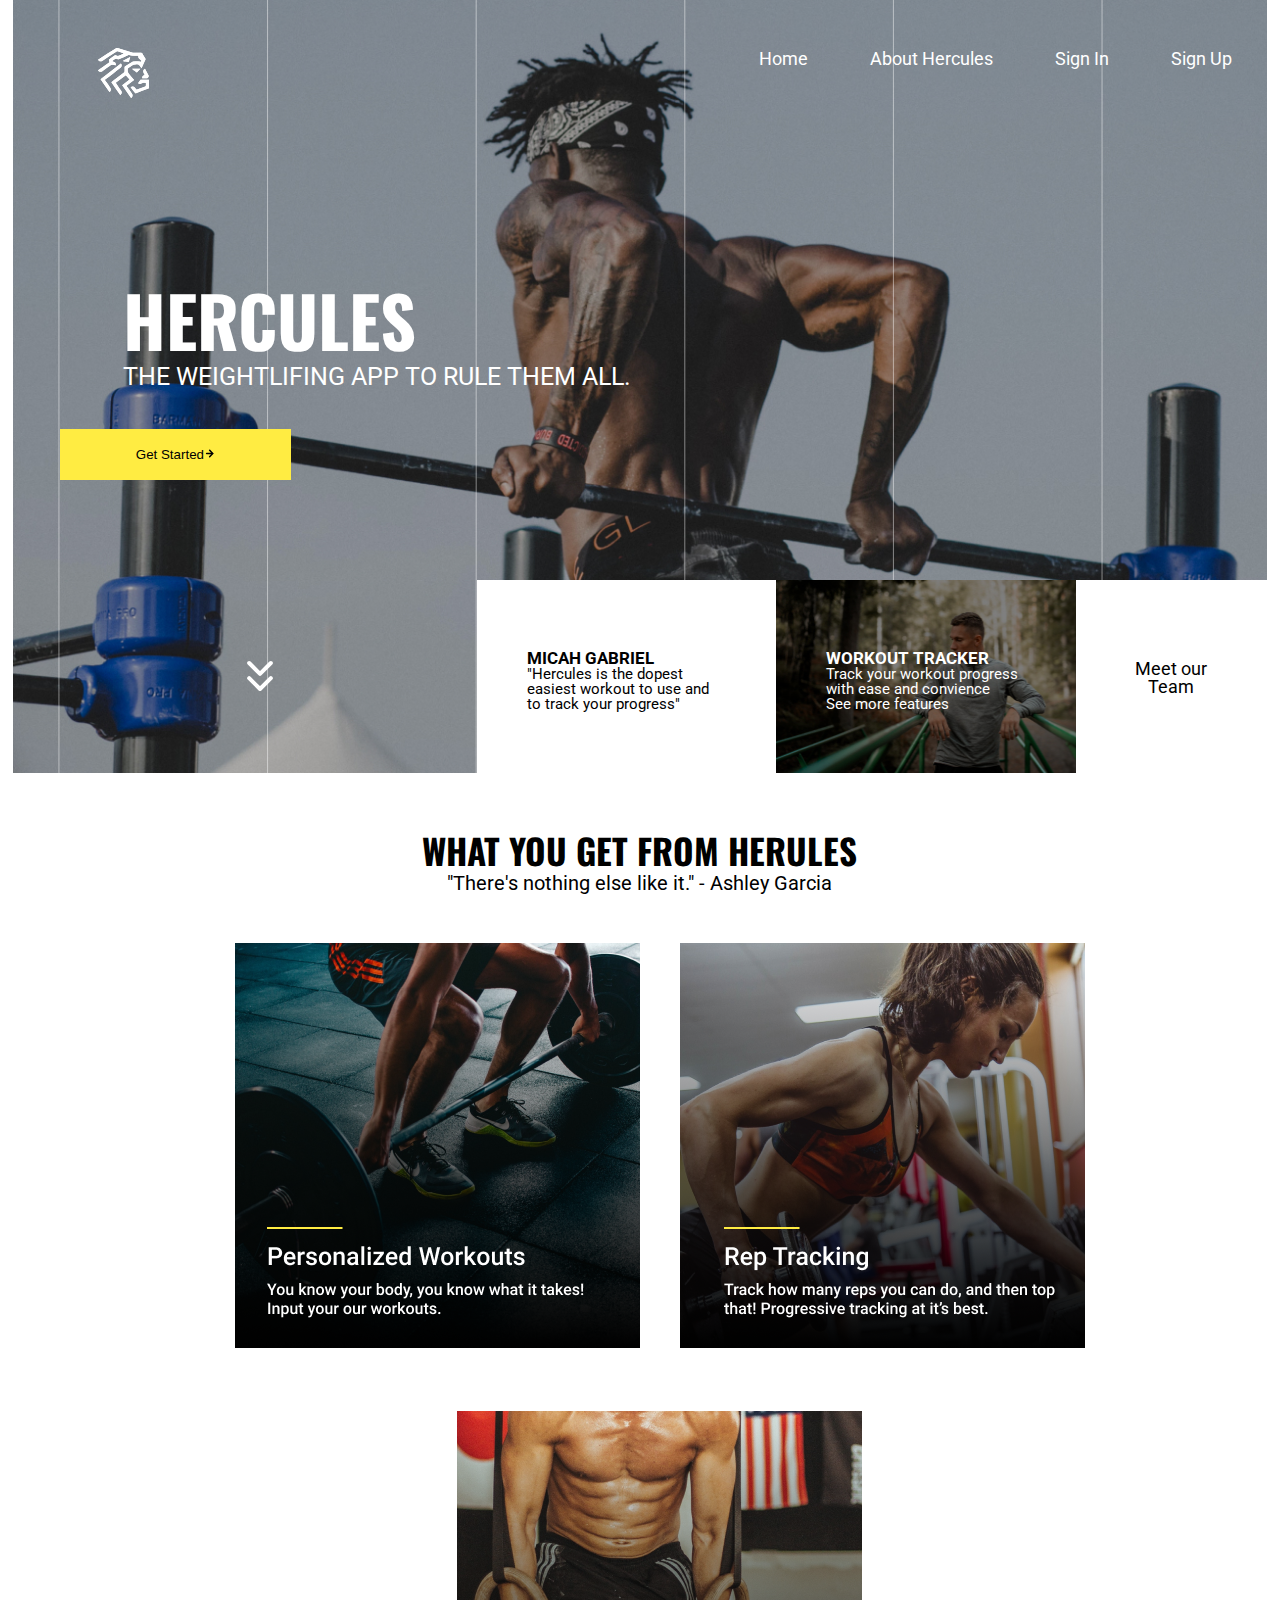
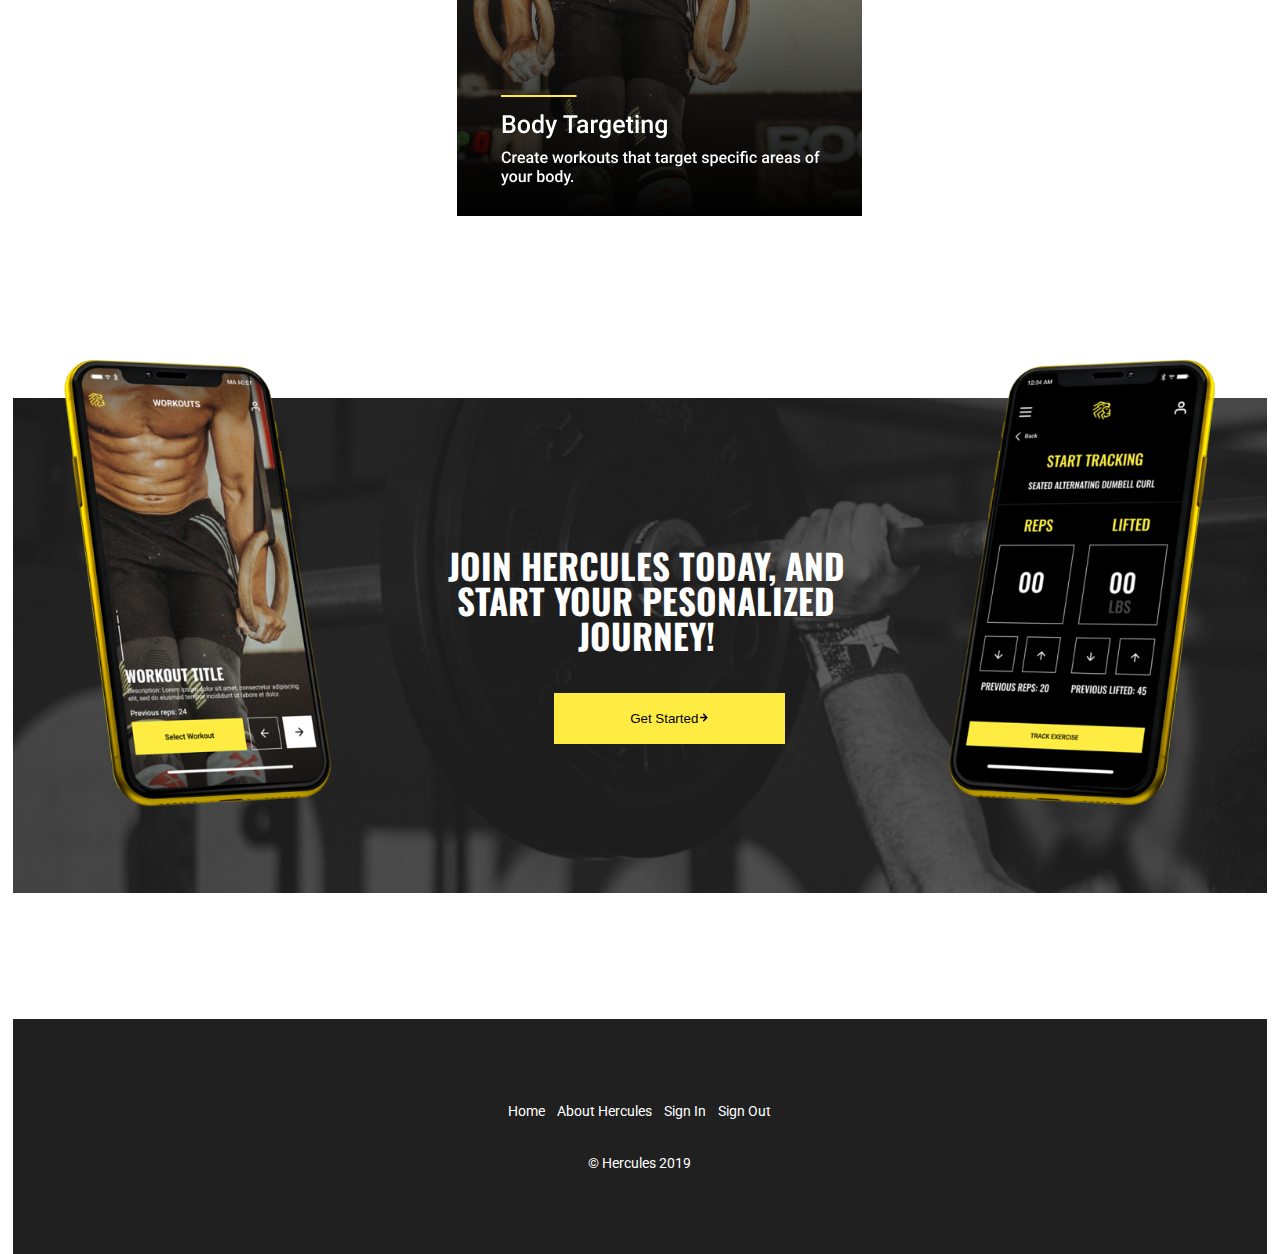
==== index.html @ 4b8e0437 "trying to fix image rendering in html" ====
<!DOCTYPE html>
<html lang="en">
<head>
    <meta charset="UTF-8">
    <meta name="viewport" content="width=device-width, initial-scale=1.0">
    <meta http-equiv="X-UA-Compatible" content="ie=edge">
    <title>Hercules</title>
    <link rel="stylesheet" href="./CSS/index.css">
    <link href="https://fonts.googleapis.com/css?family=Oswald:400,500,600,700&display=swap" rel="stylesheet">
    <link href="https://fonts.googleapis.com/css?family=Roboto&display=swap" rel="stylesheet">
    <script src="./components/javascript/nav.js" async></script>
</head>
<body>
    <div class="container">
        <header class="index-header">
            <div class="nav-container">
                <div class="menu">
                    <div class="menu-bar"></div>
                    <div class="menu-bar"></div>
                    <div class="menu-bar"></div>
                </div>
                <img class="hercules-logo" src="./components/images/hercules-logo.svg"></img>
                <img class="hercules-gold-logo" src="./components/images/hercules_logo_gold.svg"></img>
                <nav>
                    <a href="#">Home</a>
                    <a href="about.html">About Hercules</a>
                    <a href="#">Sign In</a>
                    <a href="#">Sign Up</a>
                </nav>
            </div>
            <div class="intro-tagline">
                <h1>HERCULES</h1>
                <h3>THE WEIGHTLIFING APP TO RULE THEM ALL.</h3>
                <button class="btn">Get Started<img src="./components/images/arrow-right.svg"></button>
            </div>
            <div class="info-boxes">
                <div class="chevron-img">
                    <img  src="./components/images/chevrons-down.svg">
                </div>
                <div class="small-quote">
                    <h4>MICAH GABRIEL</h4>
                    <p>"Hercules is the dopest easiest workout to use and to track your progress"</p>
                </div>
                <div class="workout-tracking">
                    <h4>WORKOUT TRACKER</h4>
                    <p>Track your workout progress with ease and convience</p>
                    <p>See more features</p>
                </div>
                <div class="meet-us">
                    <a href="about.html">Meet our Team</a>
                </div>
            </div>
        </header>
        <section class="middle-section">
            <div class="big-quote">
                <h2>WHAT YOU GET FROM HERULES</h2>
                <p>"There's nothing else like it." - Ashley Garcia</p>
            </div>
            <div class="middle-images">
                <img src="./components/images/Feature-1.png">
                <img src="./components/images/Feature-2.png">
                <img src="./components/images/Feature-3.png">
            </div>
        </section>
        <section class="bottom-section">
            <img class="left-phone" src="./components/images/left-phone.png">
            <div class="call-to-action">
                <h2>JOIN HERCULES TODAY, AND START YOUR PESONALIZED JOURNEY!</h2>
                <button class="btn">Get Started<img src="./components/images/arrow-right.svg"></button>
            </div>
            <img class="right-phone" src="./components/images/right-phone.png">
        </section>
        <footer>
            <div class="footer-nav">
                <a href="index.html">Home</a>
                <a href="about.html">About Hercules</a>
                <a href="#">Sign In</a>
                <a href="#">Sign Out</a>
            </div>
            <h5>© Hercules 2019</h5>
        </footer>
    </div>
    
</body>
</html>
---- CSS/index.css ----
.button-style {
  background: #FFEC42;
  padding: 18px 76px;
  margin-top: 40px;
  margin-left: 47px;
  border: none;
}
@media (max-width: 500px) {
  .button-style {
    width: 50vw;
  }
}
.about-button-style {
  background: #3D3D3D;
  color: white;
  border: none;
  padding: 10px;
  margin: 10px;
  width: 200px;
}
@media (max-width: 500px) {
  .hiddenMobile {
    display: none;
  }
}
/* http://meyerweb.com/eric/tools/css/reset/ 
   v2.0 | 20110126
   License: none (public domain)
*/
html,
body,
div,
span,
applet,
object,
iframe,
h1,
h2,
h3,
h4,
h5,
h6,
p,
blockquote,
pre,
a,
abbr,
acronym,
address,
big,
cite,
code,
del,
dfn,
em,
img,
ins,
kbd,
q,
s,
samp,
small,
strike,
strong,
sub,
sup,
tt,
var,
b,
u,
i,
center,
dl,
dt,
dd,
ol,
ul,
li,
fieldset,
form,
label,
legend,
table,
caption,
tbody,
tfoot,
thead,
tr,
th,
td,
article,
aside,
canvas,
details,
embed,
figure,
figcaption,
footer,
header,
hgroup,
menu,
nav,
output,
ruby,
section,
summary,
time,
mark,
audio,
video {
  margin: 0;
  padding: 0;
  border: 0;
  font-size: 100%;
  font: inherit;
  vertical-align: baseline;
}
/* HTML5 display-role reset for older browsers */
article,
aside,
details,
figcaption,
figure,
footer,
header,
hgroup,
menu,
nav,
section {
  display: block;
}
body {
  line-height: 1;
}
ol,
ul {
  list-style: none;
}
blockquote,
q {
  quotes: none;
}
blockquote:before,
blockquote:after,
q:before,
q:after {
  content: '';
  content: none;
}
table {
  border-collapse: collapse;
  border-spacing: 0;
}
html {
  font-size: 62.5%;
  font-family: 'Roboto', sans-serif;
}
body {
  box-sizing: border-box;
  min-width: 300px;
  margin: 0 auto;
  padding: 0;
  overflow: auto;
  max-height: 100%;
  max-width: 98vw;
}
.container {
  width: 100%;
  overflow-x: hidden;
}
.about-container {
  background: #202020;
}
h1,
h3,
h5,
a {
  color: white;
}
h1 {
  font-size: 7rem;
  font-family: 'Oswald', sans-serif;
}
h2 {
  font-size: 3.5rem;
  font-family: 'Oswald', sans-serif;
  font-weight: bolder;
}
h4 {
  font-size: 1.7rem;
  font-weight: bold;
}
a {
  text-decoration: none;
  font-size: 1.8rem;
}
p {
  font-size: 1.5rem;
}
.index-header {
  max-width: 98vw;
  background-image: url(../components/images/Borders.svg), url(../components/images/hero-image.jpg);
  background-position-x: 45px, 
        0;
  background-repeat: no-repeat;
  background-size: cover;
}
@media (max-width: 500px) {
  .index-header {
    background-image: url(../components/images/hero-image.jpg);
    background-position-x: -419px;
  }
}
.index-header .nav-container {
  display: flex;
  justify-content: space-between;
}
.index-header .nav-container .menu {
  display: none;
  margin: 2%;
}
@media (max-width: 500px) {
  .index-header .nav-container .menu {
    display: flex;
    flex-direction: column;
    margin: 5px, 0 0 5px;
  }
}
.index-header .nav-container .menu .menu-bar {
  width: 30px;
  height: 5px;
  background-color: white;
  margin: 4px 0;
}
.index-header .nav-container .hercules-logo {
  margin: 48px 0 0 85px;
}
@media (max-width: 500px) {
  .index-header .nav-container .hercules-logo {
    display: none;
  }
}
.index-header .nav-container .hercules-gold-logo {
  display: none;
}
@media (max-width: 500px) {
  .index-header .nav-container .hercules-gold-logo {
    display: inline;
    margin: 2% 0 0 75%;
  }
}
.index-header .nav-container nav {
  margin-top: 50px;
}
.index-header .nav-container nav a {
  text-decoration: none;
  padding-right: 60px;
}
@media (max-width: 500px) {
  .index-header .nav-container nav a {
    display: none;
  }
}
.index-header .nav-container nav a:last-of-type {
  padding-right: 35px;
}
.index-header .intro-tagline {
  margin-bottom: 100px;
}
@media (max-width: 500px) {
  .index-header .intro-tagline {
    text-align: center;
    margin-left: 15vw;
    width: 70vw;
  }
}
.index-header .intro-tagline h1 {
  margin-left: 110px;
  margin-top: 186px;
  margin-bottom: 10px;
  font-weight: 900;
}
@media (max-width: 500px) {
  .index-header .intro-tagline h1 {
    margin-left: 0;
  }
}
.index-header .intro-tagline h3 {
  margin-left: 110px;
  font-size: 2.5rem;
  font-weight: normal;
}
@media (max-width: 500px) {
  .index-header .intro-tagline h3 {
    font-size: 2rem;
    margin-left: 0;
  }
}
.index-header .intro-tagline .btn {
  background: #FFEC42;
  padding: 18px 76px;
  margin-top: 40px;
  margin-left: 47px;
  border: none;
}
@media (max-width: 500px) {
  .index-header .intro-tagline .btn {
    width: 50vw;
  }
}
.index-header .intro-tagline .btn img {
  background-position-y: 2px;
  padding-top: 1px;
}
@media (max-width: 500px) {
  .index-header .intro-tagline .btn {
    margin-left: 0;
  }
}
.index-header .info-boxes {
  height: 193px;
  display: flex;
}
.index-header .info-boxes .chevron-img {
  padding: 70px 50px 50px 50px;
  width: 40%;
  text-align: center;
  margin-left: 2.5%;
}
@media (max-width: 500px) {
  .index-header .info-boxes .chevron-img {
    margin-left: 20%;
  }
}
.index-header .info-boxes .small-quote {
  background: white;
  padding: 70px 50px 50px 50px;
  width: 24%;
}
@media (max-width: 500px) {
  .index-header .info-boxes .small-quote {
    display: none;
  }
}
.index-header .info-boxes .workout-tracking {
  background-image: url(../components/images/sub-hero-image.jpg);
  padding: 70px 50px 50px 50px;
  width: 24%;
  color: white;
}
@media (max-width: 500px) {
  .index-header .info-boxes .workout-tracking {
    display: none;
  }
}
.index-header .info-boxes .meet-us {
  text-align: center;
  padding: 80px 50px 40px 50px;
  background: white;
  width: 11%;
}
@media (max-width: 500px) {
  .index-header .info-boxes .meet-us {
    display: none;
  }
}
.index-header .info-boxes .meet-us a {
  color: black;
}
.about-nav {
  display: flex;
  justify-content: space-between;
}
.about-nav .menu {
  display: none;
  margin: 2%;
}
@media (max-width: 500px) {
  .about-nav .menu {
    display: flex;
    flex-direction: column;
    margin: 5px, 0 0 5px;
  }
}
.about-nav .menu .menu-bar {
  width: 30px;
  height: 5px;
  background-color: white;
  margin: 4px 0;
}
.about-nav .hercules-logo {
  margin: 48px 0 0 85px;
}
@media (max-width: 500px) {
  .about-nav .hercules-logo {
    display: none;
  }
}
.about-nav .hercules-gold-logo {
  display: none;
}
@media (max-width: 500px) {
  .about-nav .hercules-gold-logo {
    display: inline;
    margin: 2% 0 0 75%;
  }
}
.about-nav nav {
  margin-top: 50px;
}
.about-nav nav a {
  text-decoration: none;
  padding-right: 60px;
}
@media (max-width: 500px) {
  .about-nav nav a {
    display: none;
  }
}
.about-nav nav a:last-of-type {
  padding-right: 35px;
}
.about-blurb {
  margin-top: 5%;
  margin-bottom: 3%;
  line-height: 35px;
  text-align: center;
  color: white;
}
.team-members {
  width: 60%;
  display: flex;
  flex-wrap: wrap;
  justify-content: space-around;
  align-items: center;
  margin: 2% auto;
}
@media (max-width: 800px) {
  .team-members {
    width: 80vw;
    justify-content: center;
  }
}
@media (max-width: 800px) {
  .team-members {
    width: 98vw;
  }
}
.team-members .team-member {
  padding-bottom: 2%;
}
@media (max-width: 800px) {
  .team-members .team-member {
    padding: 2%;
  }
}
@media (max-width: 500px) {
  .team-members .team-member img {
    width: 40vw;
  }
}
.button-bar {
  display: flex;
  justify-content: center;
}
@media (max-width: 800px) {
  .button-bar {
    flex-wrap: wrap;
  }
}
.button-bar .about-btn {
  background: #3D3D3D;
  color: white;
  border: none;
  padding: 10px;
  margin: 10px;
  width: 200px;
}
.middle-section {
  margin: 60px 0 55px 0;
}
.middle-section .big-quote {
  text-align: center;
}
.middle-section .big-quote p {
  margin-top: 5px;
  font-size: 2rem;
}
.middle-section .middle-images {
  display: flex;
  justify-content: center;
  flex-wrap: wrap;
  margin-top: 50px;
}
.middle-section .middle-images img {
  padding-left: 40px;
  margin-bottom: 5%;
}
@media (max-width: 500px) {
  .middle-section .middle-images img {
    margin-right: 6%;
  }
}
.bottom-section {
  margin-top: 120px;
  margin-bottom: 50px;
  display: flex;
  background: url('/components/images/Rectangle-Image.jpg');
  background-repeat: no-repeat;
  height: 55vh;
  background-size: cover;
}
@media (max-width: 500px) {
  .bottom-section {
    width: 98vw;
    height: 1200px;
    margin-bottom: 200px;
  }
}
.bottom-section .left-phone {
  position: absolute;
  z-index: 1;
  margin-top: -7%;
  width: 35vw;
  height: auto;
}
@media (max-width: 500px) {
  .bottom-section .left-phone {
    left: 1vw;
    width: 95vw;
    margin-top: -120px;
  }
}
.bottom-section .call-to-action {
  display: flex;
  flex-direction: column;
  justify-content: center;
  align-items: center;
  text-align: center;
  width: 35%;
  margin-left: 33%;
}
@media (max-width: 500px) {
  .bottom-section .call-to-action {
    width: 80vw;
    margin-left: 0;
  }
}
.bottom-section .call-to-action h2 {
  color: white;
}
@media (max-width: 500px) {
  .bottom-section .call-to-action h2 {
    line-height: 30px;
    font-size: 2.3rem;
  }
}
.bottom-section .call-to-action .btn {
  background: #FFEC42;
  padding: 18px 76px;
  margin-top: 40px;
  margin-left: 47px;
  border: none;
}
@media (max-width: 500px) {
  .bottom-section .call-to-action .btn {
    width: 50vw;
  }
}
@media (max-width: 500px) {
  .bottom-section .call-to-action .btn {
    margin-right: 8%;
  }
}
.bottom-section .right-phone {
  position: absolute;
  right: 1vw;
  margin-top: -7%;
  z-index: 1;
  width: 35vw;
  height: auto;
}
@media (max-width: 500px) {
  .bottom-section .right-phone {
    right: 7vw;
    width: 95vw;
    margin-top: 800px;
  }
}
footer {
  margin-top: 10%;
  padding-top: 85px;
  text-align: center;
  background: #202020;
  height: 150px;
}
@media (max-width: 500px) {
  footer {
    padding-top: 3%;
  }
}
footer .footer-nav {
  margin-bottom: 3%;
}
@media (max-width: 500px) {
  footer .footer-nav {
    display: flex;
    flex-direction: column;
  }
}
footer .footer-nav a {
  font-size: 1.4rem;
  padding: 0 5px;
}
@media (max-width: 500px) {
  footer .footer-nav a {
    padding-bottom: 3%;
  }
}
footer h5 {
  font-size: 1.4rem;
}
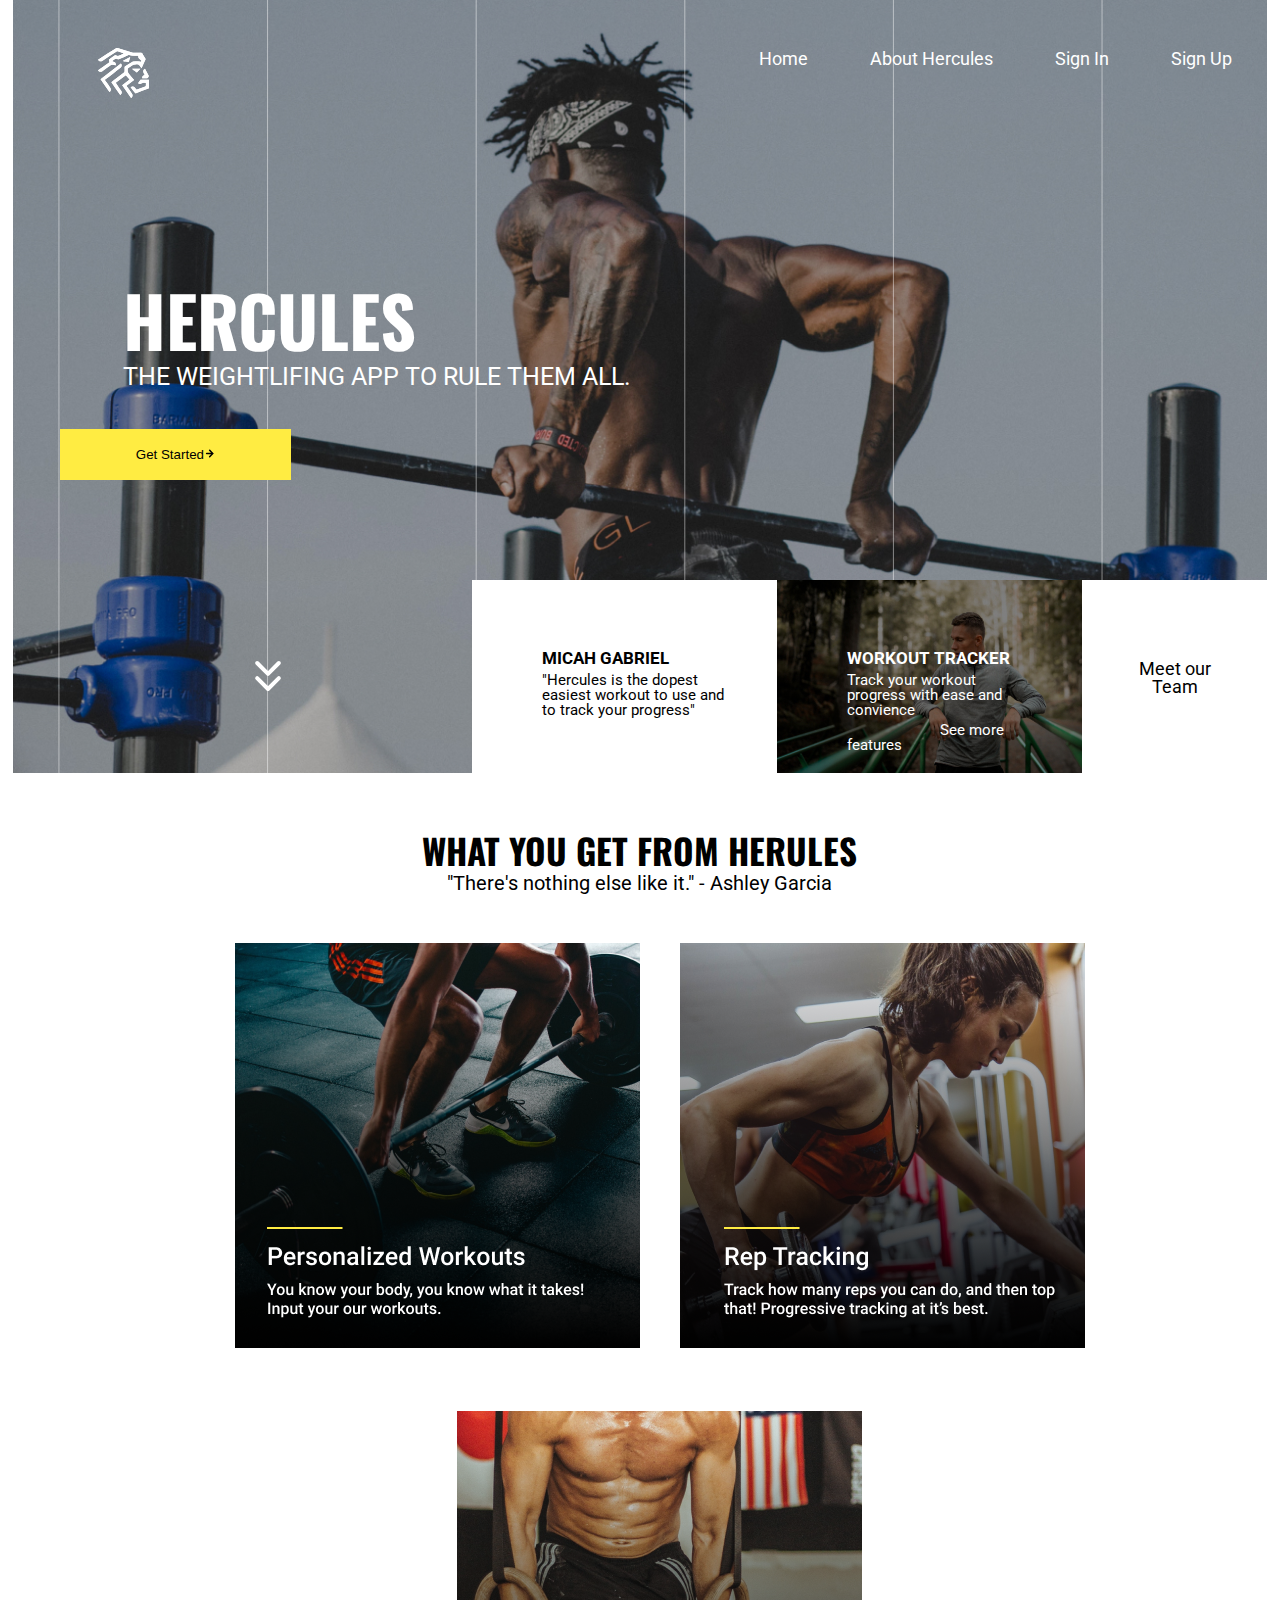
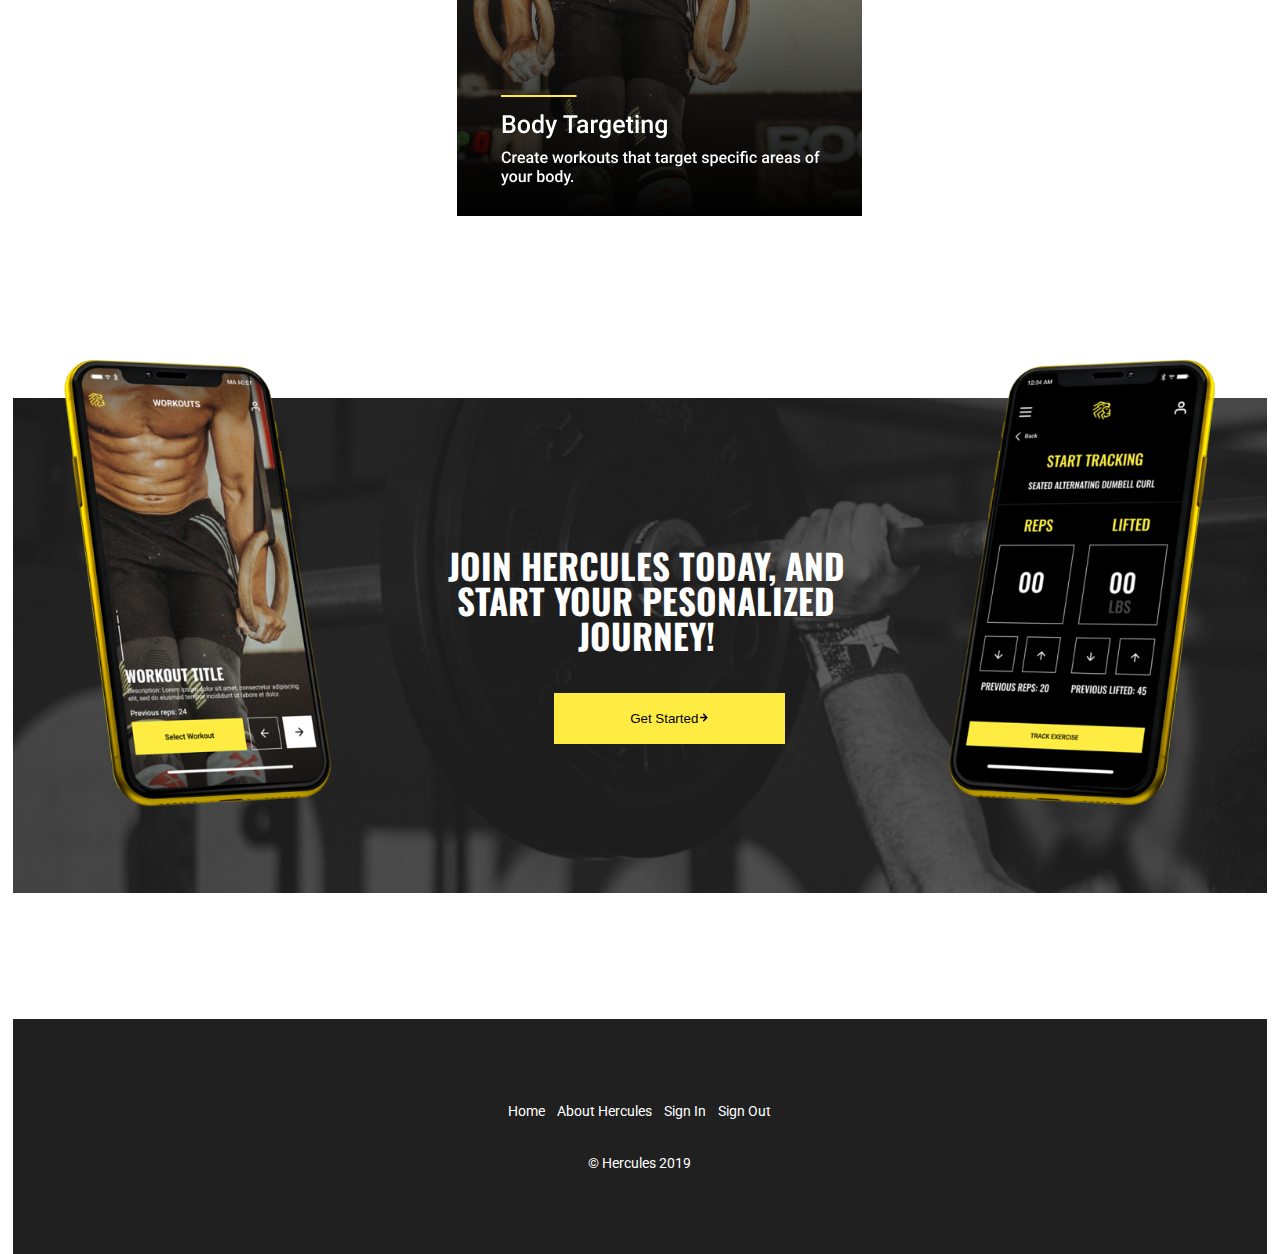
==== commit 3a8ef537: "added event listeners as interactive effects, fixed some formating on the desktop view" ====
--- a/index.html
+++ b/index.html
@@ -9,29 +9,37 @@
     <link href="https://fonts.googleapis.com/css?family=Oswald:400,500,600,700&display=swap" rel="stylesheet">
     <link href="https://fonts.googleapis.com/css?family=Roboto&display=swap" rel="stylesheet">
     <script src="./components/javascript/nav.js" async></script>
+    <script src="./components/javascript/index.js" async></script>
+    <script src="./components/javascript/menu.js" async></script>
 </head>
 <body>
     <div class="container">
         <header class="index-header">
             <div class="nav-container">
-                <div class="menu">
+                <div class="menu-icon">
                     <div class="menu-bar"></div>
                     <div class="menu-bar"></div>
                     <div class="menu-bar"></div>
                 </div>
                 <img class="hercules-logo" src="./components/images/hercules-logo.svg"></img>
                 <img class="hercules-gold-logo" src="./components/images/hercules_logo_gold.svg"></img>
+                <div class="mobile-menu hide-menu">
+                    <a href="index.html">Home</a>
+                    <a href="about.html">About Hercules</a>
+                    <a href="https://condescending-bose-8d9fc6.netlify.com/">Sign In</a>
+                    <a href="https://condescending-bose-8d9fc6.netlify.com/">Sign Up</a>
+                </div>
                 <nav>
-                    <a href="#">Home</a>
+                    <a href="index.html">Home</a>
                     <a href="about.html">About Hercules</a>
-                    <a href="#">Sign In</a>
-                    <a href="#">Sign Up</a>
+                    <a href="https://condescending-bose-8d9fc6.netlify.com/">Sign In</a>
+                    <a href="https://condescending-bose-8d9fc6.netlify.com/">Sign Up</a>
                 </nav>
             </div>
             <div class="intro-tagline">
                 <h1>HERCULES</h1>
                 <h3>THE WEIGHTLIFING APP TO RULE THEM ALL.</h3>
-                <button class="btn">Get Started<img src="./components/images/arrow-right.svg"></button>
+                <button onclick="window.location.href = 'https://condescending-bose-8d9fc6.netlify.com/';" class="btn">Get Started<img src="./components/images/arrow-right.svg"></button>
             </div>
             <div class="info-boxes">
                 <div class="chevron-img">
@@ -44,7 +52,7 @@
                 <div class="workout-tracking">
                     <h4>WORKOUT TRACKER</h4>
                     <p>Track your workout progress with ease and convience</p>
-                    <p>See more features</p>
+                    <a href="https://condescending-bose-8d9fc6.netlify.com/">See more features</a>
                 </div>
                 <div class="meet-us">
                     <a href="about.html">Meet our Team</a>
@@ -66,7 +74,7 @@
             <img class="left-phone" src="./components/images/left-phone.png">
             <div class="call-to-action">
                 <h2>JOIN HERCULES TODAY, AND START YOUR PESONALIZED JOURNEY!</h2>
-                <button class="btn">Get Started<img src="./components/images/arrow-right.svg"></button>
+                <button onclick="window.location.href = 'https://condescending-bose-8d9fc6.netlify.com/';" class="btn">Get Started<img src="./components/images/arrow-right.svg"></button>
             </div>
             <img class="right-phone" src="./components/images/right-phone.png">
         </section>
@@ -74,8 +82,8 @@
             <div class="footer-nav">
                 <a href="index.html">Home</a>
                 <a href="about.html">About Hercules</a>
-                <a href="#">Sign In</a>
-                <a href="#">Sign Out</a>
+                <a href="https://condescending-bose-8d9fc6.netlify.com/">Sign In</a>
+                <a href="https://condescending-bose-8d9fc6.netlify.com/">Sign Out</a>
             </div>
             <h5>© Hercules 2019</h5>
         </footer>
--- a/CSS/index.css
+++ b/CSS/index.css
@@ -215,21 +215,23 @@
   display: flex;
   justify-content: space-between;
 }
-.index-header .nav-container .menu {
+.index-header .nav-container .menu-icon {
   display: none;
   margin: 2%;
 }
 @media (max-width: 500px) {
-  .index-header .nav-container .menu {
+  .index-header .nav-container .menu-icon {
+    order: 0;
     display: flex;
     flex-direction: column;
     margin: 5px, 0 0 5px;
-  }
-}
-.index-header .nav-container .menu .menu-bar {
+    z-index: 1;
+  }
+}
+.index-header .nav-container .menu-icon .menu-bar {
   width: 30px;
   height: 5px;
-  background-color: white;
+  background: white;
   margin: 4px 0;
 }
 .index-header .nav-container .hercules-logo {
@@ -245,8 +247,32 @@
 }
 @media (max-width: 500px) {
   .index-header .nav-container .hercules-gold-logo {
-    display: inline;
-    margin: 2% 0 0 75%;
+    display: flex;
+    margin-right: 2%;
+    order: 2;
+    z-index: 1;
+  }
+}
+.index-header .nav-container .mobile-menu {
+  display: none;
+}
+@media (max-width: 500px) {
+  .index-header .nav-container .mobile-menu {
+    padding-top: 15px;
+    background-color: #3D3D3D;
+    border-bottom: 1px solid #FFEC42;
+    position: absolute;
+    display: flex;
+    flex-direction: column;
+    order: 1;
+  }
+}
+@media (max-width: 500px) {
+  .index-header .nav-container .mobile-menu a {
+    text-align: center;
+    font-size: 2.5rem;
+    padding-bottom: 5%;
+    color: #FFEC42;
   }
 }
 .index-header .nav-container nav {
@@ -263,6 +289,20 @@
 }
 .index-header .nav-container nav a:last-of-type {
   padding-right: 35px;
+}
+.index-header .nav-container .display-menu {
+  transition: all 0.5s ease;
+  height: 190px;
+  width: 100%;
+}
+.index-header .nav-container .hide-menu {
+  transition: all 0.3s ease;
+  height: 0;
+  width: 0;
+  overflow: hidden;
+}
+.index-header .nav-container .hide-menu a {
+  display: none;
 }
 .index-header .intro-tagline {
   margin-bottom: 100px;
@@ -322,7 +362,7 @@
   display: flex;
 }
 .index-header .info-boxes .chevron-img {
-  padding: 70px 50px 50px 50px;
+  padding: 70px 50px 0 70px;
   width: 40%;
   text-align: center;
   margin-left: 2.5%;
@@ -332,9 +372,12 @@
     margin-left: 20%;
   }
 }
+.index-header .info-boxes .chevron-img img {
+  transition: transform 0.3s ease;
+}
 .index-header .info-boxes .small-quote {
   background: white;
-  padding: 70px 50px 50px 50px;
+  padding: 70px 50px 0 70px;
   width: 24%;
 }
 @media (max-width: 500px) {
@@ -342,9 +385,12 @@
     display: none;
   }
 }
+.index-header .info-boxes .small-quote h4 {
+  margin-bottom: 3%;
+}
 .index-header .info-boxes .workout-tracking {
   background-image: url(../components/images/sub-hero-image.jpg);
-  padding: 70px 50px 50px 50px;
+  padding: 70px 50px 0 70px;
   width: 24%;
   color: white;
 }
@@ -352,6 +398,16 @@
   .index-header .info-boxes .workout-tracking {
     display: none;
   }
+}
+.index-header .info-boxes .workout-tracking h4 {
+  margin-bottom: 3%;
+}
+.index-header .info-boxes .workout-tracking p {
+  margin-bottom: 3%;
+}
+.index-header .info-boxes .workout-tracking a {
+  margin-left: 50%;
+  font-size: 1.5rem;
 }
 .index-header .info-boxes .meet-us {
   text-align: center;
@@ -371,21 +427,23 @@
   display: flex;
   justify-content: space-between;
 }
-.about-nav .menu {
+.about-nav .menu-icon {
   display: none;
   margin: 2%;
 }
 @media (max-width: 500px) {
-  .about-nav .menu {
+  .about-nav .menu-icon {
+    order: 0;
     display: flex;
     flex-direction: column;
     margin: 5px, 0 0 5px;
-  }
-}
-.about-nav .menu .menu-bar {
+    z-index: 1;
+  }
+}
+.about-nav .menu-icon .menu-bar {
   width: 30px;
   height: 5px;
-  background-color: white;
+  background: white;
   margin: 4px 0;
 }
 .about-nav .hercules-logo {
@@ -401,8 +459,37 @@
 }
 @media (max-width: 500px) {
   .about-nav .hercules-gold-logo {
-    display: inline;
-    margin: 2% 0 0 75%;
+    display: flex;
+    margin-right: 2%;
+    order: 2;
+    z-index: 1;
+  }
+}
+.about-nav .mobile-menu {
+  display: none;
+}
+@media (max-width: 500px) {
+  .about-nav .mobile-menu {
+    padding-top: 15px;
+    background-color: #3D3D3D;
+    border-bottom: 1px solid #FFEC42;
+    position: absolute;
+    display: flex;
+    flex-direction: column;
+    order: 1;
+  }
+}
+@media (max-width: 500px) {
+  .about-nav .mobile-menu a {
+    text-align: center;
+    font-size: 2.5rem;
+    padding-bottom: 5%;
+    color: #FFEC42;
+  }
+}
+@media (max-width: 500px) {
+  .about-nav .mobile-menu a a:first-child {
+    margin-top: 5px;
   }
 }
 .about-nav nav {
@@ -419,6 +506,20 @@
 }
 .about-nav nav a:last-of-type {
   padding-right: 35px;
+}
+.about-nav .display-menu {
+  transition: all 0.5s ease;
+  height: 190px;
+  width: 100%;
+}
+.about-nav .hide-menu {
+  transition: all 0.3s ease;
+  height: 0;
+  width: 0;
+  overflow: hidden;
+}
+.about-nav .hide-menu a {
+  display: none;
 }
 .about-blurb {
   margin-top: 5%;
@@ -426,6 +527,13 @@
   line-height: 35px;
   text-align: center;
   color: white;
+}
+@media (max-width: 500px) {
+  .about-blurb {
+    margin-left: 3%;
+    margin-top: 15%;
+    width: 90vw;
+  }
 }
 .team-members {
   width: 60%;
@@ -441,9 +549,9 @@
     justify-content: center;
   }
 }
-@media (max-width: 800px) {
+@media (max-width: 500px) {
   .team-members {
-    width: 98vw;
+    width: 95vw;
   }
 }
 .team-members .team-member {
@@ -457,6 +565,21 @@
 @media (max-width: 500px) {
   .team-members .team-member img {
     width: 40vw;
+  }
+}
+.team-members .team-info {
+  position: absolute;
+  display: none;
+  margin: 180px 0 0 55px;
+  color: white;
+  text-shadow: -2px 2px 2px black;
+  font-size: 2.5rem;
+  font-family: 'Oswald', sans-serif;
+}
+@media (max-width: 500px) {
+  .team-members .team-info {
+    font-size: 2rem;
+    margin: 140px 0 0 40px;
   }
 }
 .button-bar {
@@ -476,6 +599,13 @@
   margin: 10px;
   width: 200px;
 }
+.button-bar .active-btn {
+  background: #FFEC42;
+  color: black;
+}
+.button-bar .active-btn:focus {
+  outline: none;
+}
 .middle-section {
   margin: 60px 0 55px 0;
 }
@@ -495,9 +625,18 @@
 .middle-section .middle-images img {
   padding-left: 40px;
   margin-bottom: 5%;
-}
-@media (max-width: 500px) {
+  transition: transform 0.5s ease;
+}
+@media (max-width: 800px) {
   .middle-section .middle-images img {
+    width: 27%;
+    margin-bottom: 0;
+  }
+}
+@media (max-width: 500px) {
+  .middle-section .middle-images img {
+    width: 100%;
+    margin-bottom: 5%;
     margin-right: 6%;
   }
 }
@@ -505,15 +644,20 @@
   margin-top: 120px;
   margin-bottom: 50px;
   display: flex;
-  background: url('/components/images/Rectangle-Image.jpg');
+  background: url('../components/images/Rectangle-Image.jpg');
   background-repeat: no-repeat;
   height: 55vh;
   background-size: cover;
 }
+@media (max-width: 800px) {
+  .bottom-section {
+    height: 40vh;
+  }
+}
 @media (max-width: 500px) {
   .bottom-section {
     width: 98vw;
-    height: 1200px;
+    height: 1100px;
     margin-bottom: 200px;
   }
 }
@@ -523,6 +667,11 @@
   margin-top: -7%;
   width: 35vw;
   height: auto;
+}
+@media (max-width: 800px) {
+  .bottom-section .left-phone {
+    width: 45vw;
+  }
 }
 @media (max-width: 500px) {
   .bottom-section .left-phone {
@@ -543,11 +692,16 @@
 @media (max-width: 500px) {
   .bottom-section .call-to-action {
     width: 80vw;
-    margin-left: 0;
+    margin-left: 7vw;
   }
 }
 .bottom-section .call-to-action h2 {
   color: white;
+}
+@media (max-width: 800px) {
+  .bottom-section .call-to-action h2 {
+    font-size: 2.8rem;
+  }
 }
 @media (max-width: 500px) {
   .bottom-section .call-to-action h2 {
@@ -565,6 +719,11 @@
 @media (max-width: 500px) {
   .bottom-section .call-to-action .btn {
     width: 50vw;
+  }
+}
+@media (max-width: 800px) {
+  .bottom-section .call-to-action .btn {
+    margin-right: 15%;
   }
 }
 @media (max-width: 500px) {
@@ -580,11 +739,16 @@
   width: 35vw;
   height: auto;
 }
+@media (max-width: 800px) {
+  .bottom-section .right-phone {
+    width: 45vw;
+  }
+}
 @media (max-width: 500px) {
   .bottom-section .right-phone {
     right: 7vw;
     width: 95vw;
-    margin-top: 800px;
+    margin-top: 670px;
   }
 }
 footer {
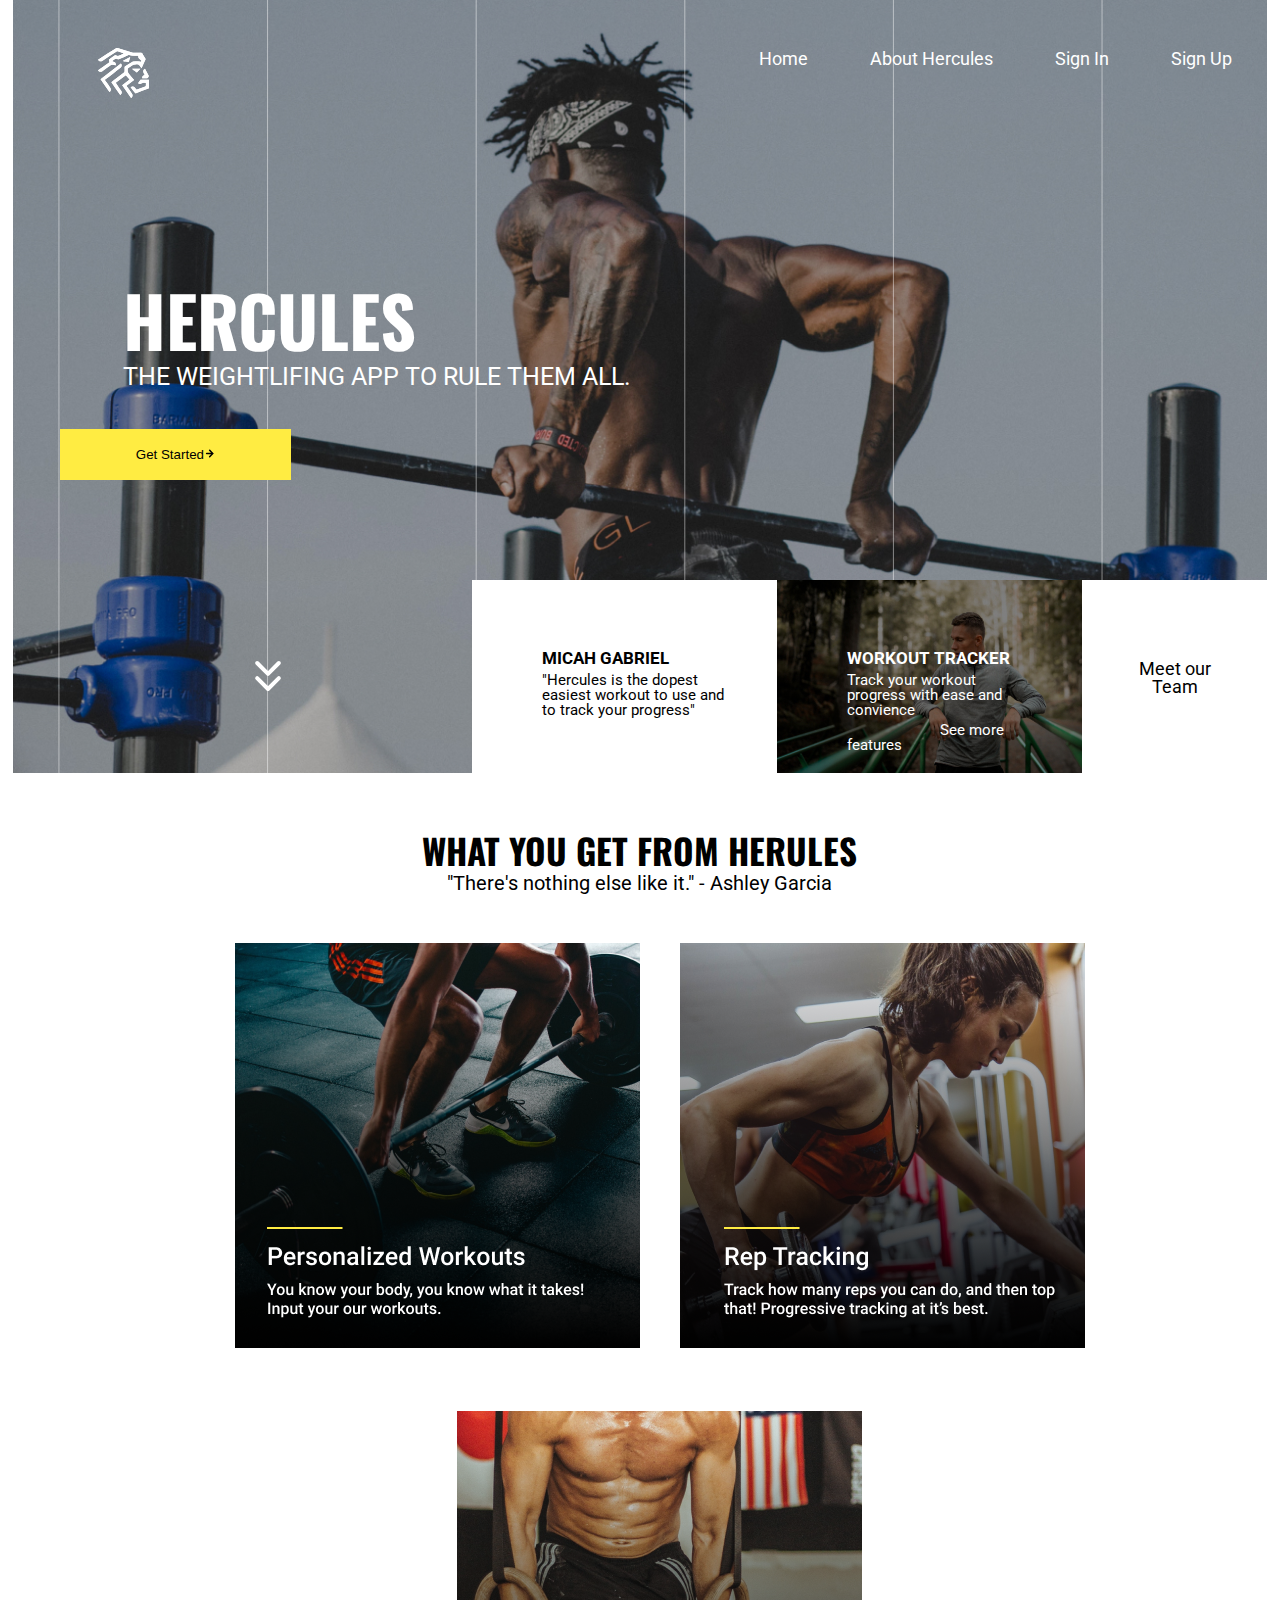
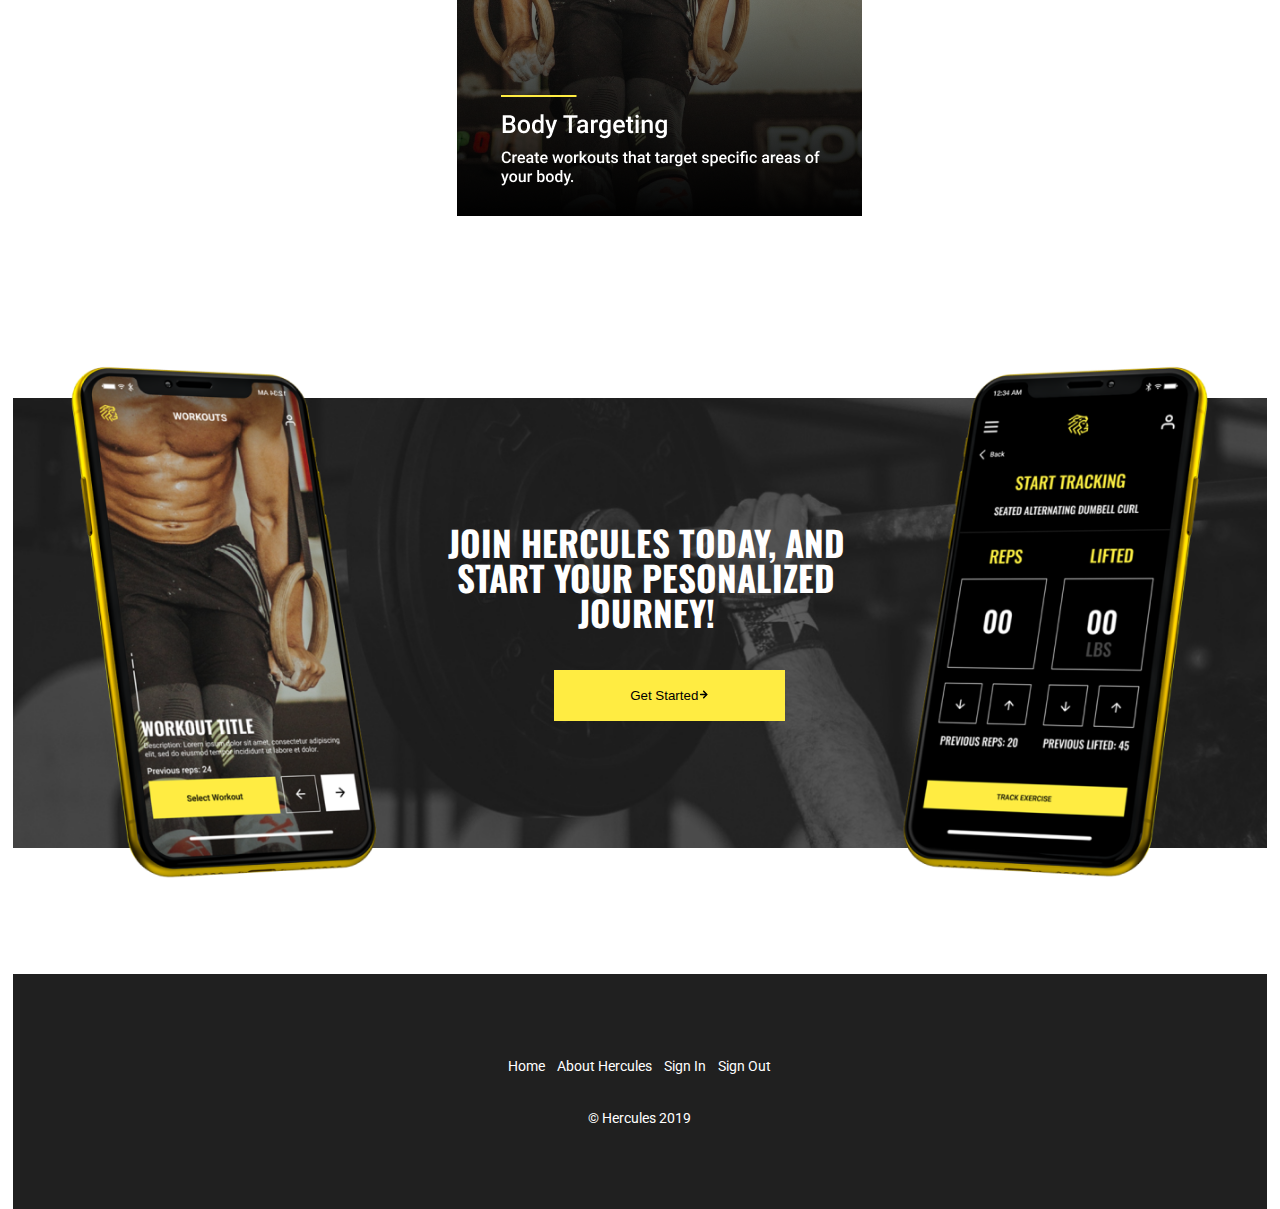
==== commit 74efb3ee: "ui tweaks and link changes" ====
--- a/index.html
+++ b/index.html
@@ -1,5 +1,6 @@
 <!DOCTYPE html>
 <html lang="en">
+
 <head>
     <meta charset="UTF-8">
     <meta name="viewport" content="width=device-width, initial-scale=1.0">
@@ -12,6 +13,7 @@
     <script src="./components/javascript/index.js" async></script>
     <script src="./components/javascript/menu.js" async></script>
 </head>
+
 <body>
     <div class="container">
         <header class="index-header">
@@ -26,24 +28,25 @@
                 <div class="mobile-menu hide-menu">
                     <a href="index.html">Home</a>
                     <a href="about.html">About Hercules</a>
-                    <a href="https://condescending-bose-8d9fc6.netlify.com/">Sign In</a>
-                    <a href="https://condescending-bose-8d9fc6.netlify.com/">Sign Up</a>
+                    <a href="herculesweightapp.netlify.com">Sign In</a>
+                    <a href="herculesweightapp.netlify.com">Sign Up</a>
                 </div>
                 <nav>
                     <a href="index.html">Home</a>
                     <a href="about.html">About Hercules</a>
-                    <a href="https://condescending-bose-8d9fc6.netlify.com/">Sign In</a>
-                    <a href="https://condescending-bose-8d9fc6.netlify.com/">Sign Up</a>
+                    <a href="herculesweightapp.netlify.com">Sign In</a>
+                    <a href="herculesweightapp.netlify.com">Sign Up</a>
                 </nav>
             </div>
             <div class="intro-tagline">
                 <h1>HERCULES</h1>
                 <h3>THE WEIGHTLIFING APP TO RULE THEM ALL.</h3>
-                <button onclick="window.location.href = 'https://condescending-bose-8d9fc6.netlify.com/';" class="btn">Get Started<img src="./components/images/arrow-right.svg"></button>
+                <button onclick="window.location.href = 'herculesweightapp.netlify.com';"
+                    class="btn">Get Started<img src="./components/images/arrow-right.svg"></button>
             </div>
             <div class="info-boxes">
                 <div class="chevron-img">
-                    <img  src="./components/images/chevrons-down.svg">
+                    <img src="./components/images/chevrons-down.svg">
                 </div>
                 <div class="small-quote">
                     <h4>MICAH GABRIEL</h4>
@@ -52,7 +55,7 @@
                 <div class="workout-tracking">
                     <h4>WORKOUT TRACKER</h4>
                     <p>Track your workout progress with ease and convience</p>
-                    <a href="https://condescending-bose-8d9fc6.netlify.com/">See more features</a>
+                    <a href="herculesweightapp.netlify.com">See more features</a>
                 </div>
                 <div class="meet-us">
                     <a href="about.html">Meet our Team</a>
@@ -74,7 +77,8 @@
             <img class="left-phone" src="./components/images/left-phone.png">
             <div class="call-to-action">
                 <h2>JOIN HERCULES TODAY, AND START YOUR PESONALIZED JOURNEY!</h2>
-                <button onclick="window.location.href = 'https://condescending-bose-8d9fc6.netlify.com/';" class="btn">Get Started<img src="./components/images/arrow-right.svg"></button>
+                <button onclick="window.location.href = 'herculesweightapp.netlify.com';"
+                    class="btn">Get Started<img src="./components/images/arrow-right.svg"></button>
             </div>
             <img class="right-phone" src="./components/images/right-phone.png">
         </section>
@@ -82,12 +86,13 @@
             <div class="footer-nav">
                 <a href="index.html">Home</a>
                 <a href="about.html">About Hercules</a>
-                <a href="https://condescending-bose-8d9fc6.netlify.com/">Sign In</a>
-                <a href="https://condescending-bose-8d9fc6.netlify.com/">Sign Out</a>
+                <a href="herculesweightapp.netlify.com">Sign In</a>
+                <a href="herculesweightapp.netlify.com">Sign Out</a>
             </div>
             <h5>© Hercules 2019</h5>
         </footer>
     </div>
-    
+
 </body>
+
 </html>--- a/CSS/index.css
+++ b/CSS/index.css
@@ -380,6 +380,11 @@
   padding: 70px 50px 0 70px;
   width: 24%;
 }
+@media (max-width: 800px) {
+  .index-header .info-boxes .small-quote {
+    padding: 30px 15px 0 15px;
+  }
+}
 @media (max-width: 500px) {
   .index-header .info-boxes .small-quote {
     display: none;
@@ -388,12 +393,24 @@
 .index-header .info-boxes .small-quote h4 {
   margin-bottom: 3%;
 }
+@media (max-width: 800px) {
+  .index-header .info-boxes .small-quote h4 {
+    font-size: 1.5rem;
+  }
+}
 .index-header .info-boxes .workout-tracking {
   background-image: url(../components/images/sub-hero-image.jpg);
+  background-size: cover;
+  background-repeat: no-repeat;
   padding: 70px 50px 0 70px;
   width: 24%;
   color: white;
 }
+@media (max-width: 800px) {
+  .index-header .info-boxes .workout-tracking {
+    padding: 30px 15px 0 15px;
+  }
+}
 @media (max-width: 500px) {
   .index-header .info-boxes .workout-tracking {
     display: none;
@@ -402,12 +419,29 @@
 .index-header .info-boxes .workout-tracking h4 {
   margin-bottom: 3%;
 }
+@media (max-width: 800px) {
+  .index-header .info-boxes .workout-tracking h4 {
+    font-size: 1.5rem;
+  }
+}
 .index-header .info-boxes .workout-tracking p {
   margin-bottom: 3%;
+}
+@media (max-width: 800px) {
+  .index-header .info-boxes .workout-tracking p {
+    font-size: 1.3rem;
+    margin-bottom: 40%;
+  }
 }
 .index-header .info-boxes .workout-tracking a {
   margin-left: 50%;
   font-size: 1.5rem;
+}
+@media (max-width: 800px) {
+  .index-header .info-boxes .workout-tracking a {
+    margin-left: 0%;
+    font-size: 1.3rem;
+  }
 }
 .index-header .info-boxes .meet-us {
   text-align: center;
@@ -556,15 +590,23 @@
 }
 .team-members .team-member {
   padding-bottom: 2%;
+  transition: all 0.3s ease;
+  justify-content: center;
 }
 @media (max-width: 800px) {
   .team-members .team-member {
     padding: 2%;
   }
 }
+.team-members .team-member img {
+  transition: all 1s ease;
+  height: 224px;
+  width: 263px;
+}
 @media (max-width: 500px) {
   .team-members .team-member img {
     width: 40vw;
+    height: auto;
   }
 }
 .team-members .team-info {
@@ -582,6 +624,14 @@
     margin: 140px 0 0 40px;
   }
 }
+.team-members .hidden-team {
+  position: absolute;
+}
+.team-members .hidden-team img {
+  transition: all 1s ease;
+  width: 0;
+  height: 0;
+}
 .button-bar {
   display: flex;
   justify-content: center;
@@ -626,6 +676,7 @@
   padding-left: 40px;
   margin-bottom: 5%;
   transition: transform 0.5s ease;
+  cursor: pointer;
 }
 @media (max-width: 800px) {
   .middle-section .middle-images img {
@@ -649,6 +700,11 @@
   height: 55vh;
   background-size: cover;
 }
+@media (max-width: 1400px) {
+  .bottom-section {
+    height: 50vh;
+  }
+}
 @media (max-width: 800px) {
   .bottom-section {
     height: 40vh;
@@ -667,6 +723,11 @@
   margin-top: -7%;
   width: 35vw;
   height: auto;
+}
+@media (max-width: 1400px) {
+  .bottom-section .left-phone {
+    width: 40vw;
+  }
 }
 @media (max-width: 800px) {
   .bottom-section .left-phone {
@@ -724,6 +785,7 @@
 @media (max-width: 800px) {
   .bottom-section .call-to-action .btn {
     margin-right: 15%;
+    width: 240px;
   }
 }
 @media (max-width: 500px) {
@@ -739,6 +801,11 @@
   width: 35vw;
   height: auto;
 }
+@media (max-width: 1400px) {
+  .bottom-section .right-phone {
+    width: 40vw;
+  }
+}
 @media (max-width: 800px) {
   .bottom-section .right-phone {
     width: 45vw;
